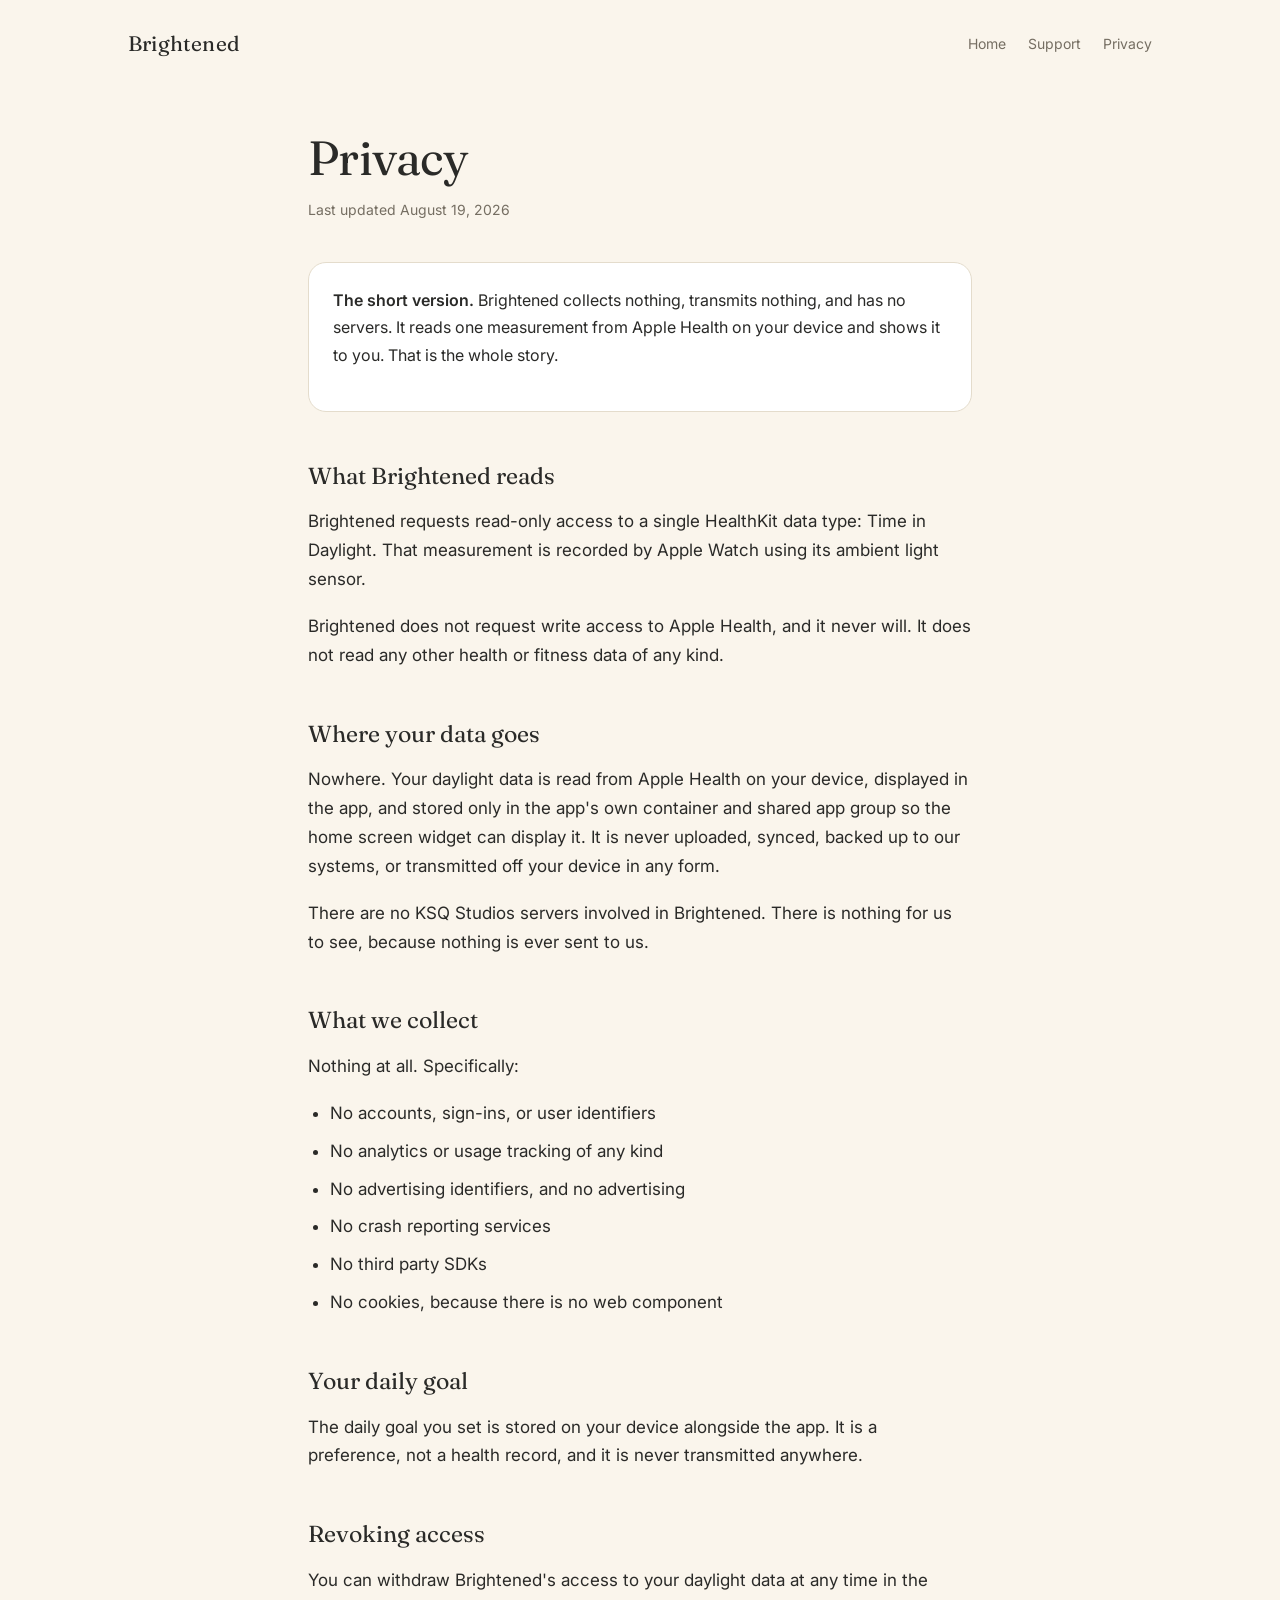
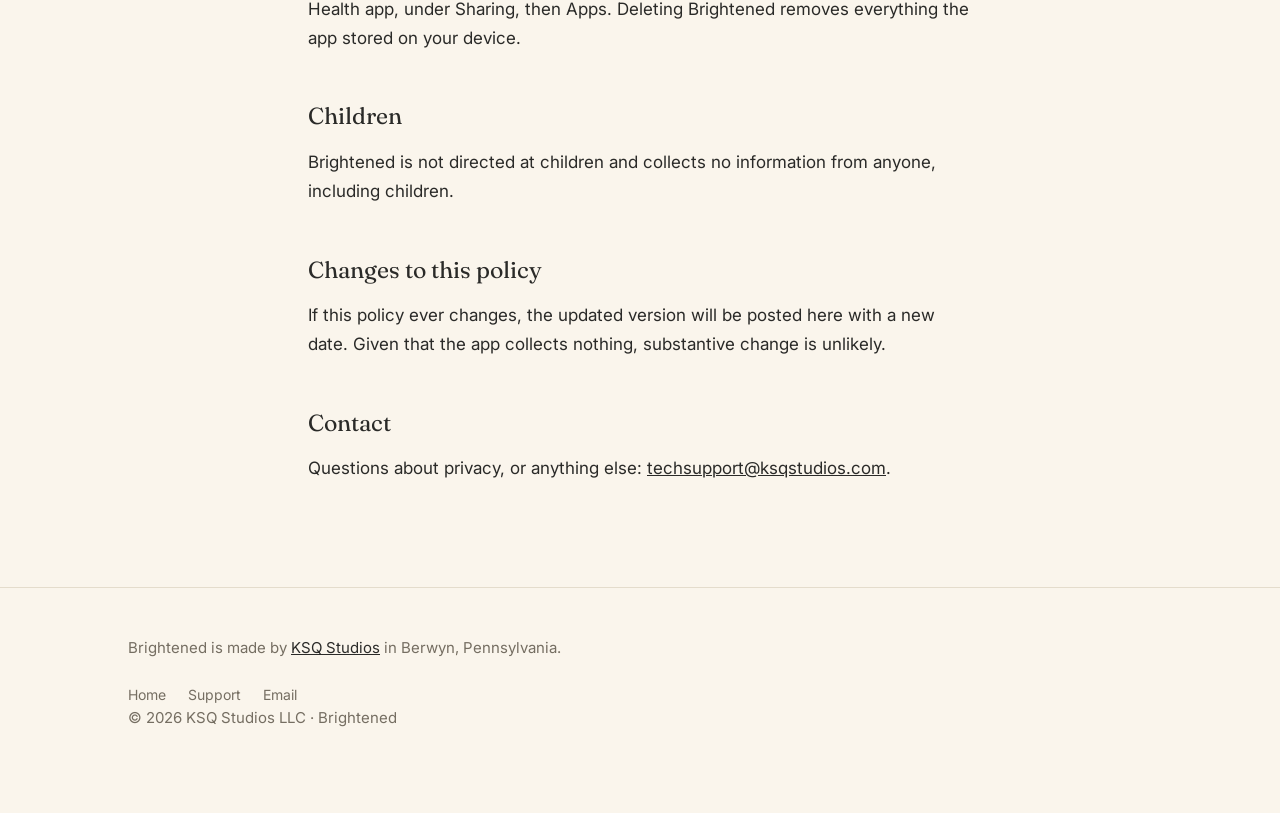
==== privacy.html @ b855a57d "Initial site: home, privacy, support Static pages with shared stylesheet, sitemap, robots, and Cloud" ====
<!DOCTYPE html>
<html lang="en">
<head>
<meta charset="utf-8">
<meta name="viewport" content="width=device-width, initial-scale=1">
<title>Privacy: Brightened</title>
<meta name="description" content="Brightened collects nothing. It reads one measurement from Apple Health on your device and never transmits it anywhere.">
<link rel="canonical" href="https://brightened.app/privacy">
<meta name="theme-color" content="#FAF5EC">
<link rel="icon" href="/favicon.png">
<link rel="apple-touch-icon" href="/apple-touch-icon.png">
<link rel="preconnect" href="https://fonts.googleapis.com">
<link rel="preconnect" href="https://fonts.gstatic.com" crossorigin>
<link href="https://fonts.googleapis.com/css2?family=Fraunces:opsz,wght@9..144,300;9..144,400;9..144,500&family=Inter:wght@400;500;600&display=swap" rel="stylesheet">
<link rel="stylesheet" href="/styles.css">
</head>
<body>

<header class="site-head">
  <div class="wrap">
    <a class="wordmark" href="/">Brightened</a>
    <nav class="head-links">
      <a href="/">Home</a>
      <a href="/support">Support</a>
      <a href="/privacy">Privacy</a>
    </nav>
  </div>
</header>

<main class="doc">
<div class="wrap-narrow">

<h1>Privacy</h1>
<p class="updated">Last updated August 19, 2026</p>

<div class="callout">
  <p><strong>The short version.</strong> Brightened collects nothing, transmits nothing, and has no servers. It reads one measurement from Apple Health on your device and shows it to you. That is the whole story.</p>
</div>

<h2>What Brightened reads</h2>
<p>Brightened requests read-only access to a single HealthKit data type: Time in Daylight. That measurement is recorded by Apple Watch using its ambient light sensor.</p>
<p>Brightened does not request write access to Apple Health, and it never will. It does not read any other health or fitness data of any kind.</p>

<h2>Where your data goes</h2>
<p>Nowhere. Your daylight data is read from Apple Health on your device, displayed in the app, and stored only in the app's own container and shared app group so the home screen widget can display it. It is never uploaded, synced, backed up to our systems, or transmitted off your device in any form.</p>
<p>There are no KSQ Studios servers involved in Brightened. There is nothing for us to see, because nothing is ever sent to us.</p>

<h2>What we collect</h2>
<p>Nothing at all. Specifically:</p>
<ul>
  <li>No accounts, sign-ins, or user identifiers</li>
  <li>No analytics or usage tracking of any kind</li>
  <li>No advertising identifiers, and no advertising</li>
  <li>No crash reporting services</li>
  <li>No third party SDKs</li>
  <li>No cookies, because there is no web component</li>
</ul>

<h2>Your daily goal</h2>
<p>The daily goal you set is stored on your device alongside the app. It is a preference, not a health record, and it is never transmitted anywhere.</p>

<h2>Revoking access</h2>
<p>You can withdraw Brightened's access to your daylight data at any time in the Health app, under Sharing, then Apps. Deleting Brightened removes everything the app stored on your device.</p>

<h2>Children</h2>
<p>Brightened is not directed at children and collects no information from anyone, including children.</p>

<h2>Changes to this policy</h2>
<p>If this policy ever changes, the updated version will be posted here with a new date. Given that the app collects nothing, substantive change is unlikely.</p>

<h2>Contact</h2>
<p>Questions about privacy, or anything else: <a href="mailto:techsupport@ksqstudios.com">techsupport@ksqstudios.com</a>.</p>

</div>
</main>

<footer class="site-foot spaced">
  <div class="wrap">
    <p>Brightened is made by <a href="https://ksqstudios.com">KSQ Studios</a> in Berwyn, Pennsylvania.</p>
    <div class="foot-links">
      <a href="/">Home</a>
      <a href="/support">Support</a>
      <a href="mailto:techsupport@ksqstudios.com">Email</a>
    </div>
    <p class="legal">© 2026 KSQ Studios LLC · Brightened</p>
  </div>
</footer>

</body>
</html>
---- styles.css ----
/* ==========================================================================
   Brightened, brightened.app
   Shared stylesheet for index, privacy, and support.

   Palette mirrors the app exactly: cream base, the five stage gradients
   (slate through radiant), and the same ink and muted text colors.
   ========================================================================== */

:root{
  --cream:#FAF5EC;
  --ink:#2A2A28;
  --muted:#756E62;
  --hairline:#E4DCCC;
  --card:#FFFFFF;

  --slate-top:#3A4148;   --slate-bot:#5C6670;
  --dusk-top:#4E4468;    --dusk-bot:#7A6B96;
  --dawn-top:#B89654;    --dawn-bot:#DCC38A;
  --amber-top:#C4832F;   --amber-bot:#E8B36A;
  --radiant-top:#D9A621; --radiant-bot:#F5D76E;

  --display:"Fraunces",Georgia,serif;
  --body:"Inter",-apple-system,BlinkMacSystemFont,"Segoe UI",sans-serif;
}

/* --------------------------------------------------------------------------
   Base
   -------------------------------------------------------------------------- */

*{box-sizing:border-box}
html{scroll-behavior:smooth}

@media (prefers-reduced-motion:reduce){
  html{scroll-behavior:auto}
  *{animation:none !important;transition:none !important}
}

body{
  margin:0;
  background:var(--cream);
  color:var(--ink);
  font-family:var(--body);
  font-size:17px;
  line-height:1.65;
  -webkit-font-smoothing:antialiased;
}

a{color:inherit}
img{max-width:100%;display:block}

.wrap{width:100%;max-width:1080px;margin:0 auto;padding:0 28px}
.wrap-narrow{width:100%;max-width:720px;margin:0 auto;padding:0 28px}

/* --------------------------------------------------------------------------
   Header
   -------------------------------------------------------------------------- */

.site-head{padding:26px 0}
.site-head .wrap{display:flex;align-items:center;justify-content:space-between;gap:20px}

.wordmark{
  font-family:var(--display);
  font-size:21px;font-weight:400;
  text-decoration:none;letter-spacing:.01em;
}

.head-links{display:flex;gap:22px;font-size:14px;color:var(--muted)}
.head-links a{text-decoration:none}
.head-links a:hover{color:var(--ink)}
.head-links a:focus-visible{outline:2px solid var(--ink);outline-offset:3px}

/* --------------------------------------------------------------------------
   Hero
   -------------------------------------------------------------------------- */

.hero{padding:56px 0 24px}

.eyebrow{
  font-size:13px;letter-spacing:.14em;text-transform:uppercase;
  color:var(--muted);margin:0 0 20px;
}

.hero h1{
  font-family:var(--display);font-weight:400;
  font-size:clamp(2.6rem,7vw,4.6rem);line-height:1.06;
  margin:0 0 22px;letter-spacing:-.015em;
}
.hero h1 em{font-style:italic;font-weight:300}

.hero .lede{
  font-size:clamp(1.05rem,2vw,1.25rem);
  color:var(--muted);max-width:44ch;margin:0 0 34px;
}

.cta{
  display:inline-block;text-decoration:none;
  background:linear-gradient(135deg,var(--radiant-top),var(--radiant-bot));
  color:#221B08;font-weight:600;font-size:15px;
  padding:15px 30px;border-radius:999px;
  box-shadow:0 2px 14px rgba(217,166,33,.28);
  transition:transform .18s ease,box-shadow .18s ease;
}
.cta:hover{transform:translateY(-1px);box-shadow:0 6px 22px rgba(217,166,33,.34)}
.cta:focus-visible{outline:2px solid var(--ink);outline-offset:3px}

.cta-note{font-size:13.5px;color:var(--muted);margin:14px 0 0}

/* --------------------------------------------------------------------------
   Signature: the stage gradient bar
   -------------------------------------------------------------------------- */

.arc-block{padding:52px 0 72px}

.arc-label{
  font-size:12px;letter-spacing:.12em;text-transform:uppercase;
  color:var(--muted);margin:0 0 14px;
}

.arc{
  position:relative;height:74px;border-radius:16px;overflow:hidden;
  background:linear-gradient(135deg,
    var(--slate-top) 0%, var(--dusk-top) 25%,
    var(--dawn-top) 50%, var(--amber-top) 75%, var(--radiant-top) 100%);
}

.arc-scale{
  display:flex;justify-content:space-between;
  font-size:12px;color:var(--muted);margin-top:10px;
}
.arc-scale span{flex:1;text-align:center}
.arc-scale span:first-child{text-align:left}
.arc-scale span:last-child{text-align:right}

/* --------------------------------------------------------------------------
   Sections
   -------------------------------------------------------------------------- */

.section{padding:64px 0}
.rule{border:0;border-top:1px solid var(--hairline);margin:0}

.section-title{
  font-family:var(--display);font-weight:400;
  font-size:clamp(1.8rem,4vw,2.6rem);line-height:1.15;
  margin:0 0 20px;letter-spacing:-.01em;
}

.prose{max-width:60ch}
.prose p{margin:0 0 18px;color:var(--ink)}
.prose p.dim{color:var(--muted)}

/* --------------------------------------------------------------------------
   Feature grid
   -------------------------------------------------------------------------- */

.features{display:grid;grid-template-columns:repeat(2,1fr);gap:26px;margin-top:38px}

.feature{
  background:var(--card);border-radius:18px;padding:26px 24px;
  border:1px solid var(--hairline);
}
.feature h3{font-family:var(--display);font-weight:400;font-size:1.3rem;margin:0 0 10px}
.feature p{margin:0;color:var(--muted);font-size:15.5px}

.swatch{height:8px;border-radius:99px;margin-bottom:18px;width:56px}
.s-slate{background:linear-gradient(135deg,var(--slate-top),var(--slate-bot))}
.s-dusk{background:linear-gradient(135deg,var(--dusk-top),var(--dusk-bot))}
.s-dawn{background:linear-gradient(135deg,var(--dawn-top),var(--dawn-bot))}
.s-amber{background:linear-gradient(135deg,var(--amber-top),var(--amber-bot))}
.s-radiant{background:linear-gradient(135deg,var(--radiant-top),var(--radiant-bot))}

/* --------------------------------------------------------------------------
   Screenshots
   -------------------------------------------------------------------------- */

.shots{display:grid;grid-template-columns:repeat(3,1fr);gap:30px;margin-top:40px}
.shot figure{margin:0}
.shot img{border-radius:20px;border:1px solid var(--hairline);background:#fff}
.shot figcaption{margin-top:14px;font-size:14.5px;color:var(--muted)}
.shot figcaption strong{
  display:block;color:var(--ink);font-weight:500;
  font-family:var(--display);font-size:1.05rem;margin-bottom:3px;
}

/* --------------------------------------------------------------------------
   Callout boxes
   -------------------------------------------------------------------------- */

.requirement,.callout,.contact{
  background:var(--card);border:1px solid var(--hairline);
  border-radius:18px;padding:28px 26px;
}
.requirement{max-width:62ch}
.requirement h3{font-family:var(--display);font-weight:400;font-size:1.25rem;margin:0 0 10px}
.requirement p{margin:0;color:var(--muted);font-size:15.5px}

.callout{margin:0 0 34px;padding:24px 24px}
.callout p{margin:0;font-size:16px}
.callout strong{font-weight:600}

.contact{margin:40px 0 0;padding:26px 24px}
.contact h2{margin:0 0 10px;font-size:1.3rem}
.contact p{margin:0 0 16px;color:var(--muted);font-size:16px}

.mail{
  display:inline-block;text-decoration:none;
  background:linear-gradient(135deg,var(--radiant-top),var(--radiant-bot));
  color:#221B08;font-weight:600;font-size:15px;
  padding:13px 26px;border-radius:999px;
}
.mail:focus-visible{outline:2px solid var(--ink);outline-offset:3px}

/* --------------------------------------------------------------------------
   Document pages (privacy, support)
   -------------------------------------------------------------------------- */

.doc{padding:44px 0 30px;line-height:1.7}
.doc h1{
  font-family:var(--display);font-weight:400;
  font-size:clamp(2.1rem,5vw,3rem);line-height:1.12;
  margin:0 0 14px;letter-spacing:-.012em;
}
.doc h2{font-family:var(--display);font-weight:400;font-size:1.45rem;margin:44px 0 12px}
.doc p{margin:0 0 18px}
.doc ul,.doc ol{margin:0 0 18px;padding-left:22px}
.doc li{margin-bottom:9px}
.doc .updated{color:var(--muted);font-size:14px;margin:0 0 40px}
.doc .lede{color:var(--muted);margin:0 0 40px;max-width:52ch}

/* --------------------------------------------------------------------------
   Footer
   -------------------------------------------------------------------------- */

.site-foot{padding:56px 0 70px;border-top:1px solid var(--hairline)}
.site-foot.spaced{margin-top:56px;padding:48px 0 70px}
.site-foot p{margin:0 0 12px;color:var(--muted);font-size:15px;max-width:60ch}
.site-foot a{color:var(--ink)}

.foot-links{display:flex;gap:22px;margin-top:22px;font-size:14px}
.foot-links a{text-decoration:none;color:var(--muted)}
.foot-links a:hover{color:var(--ink)}
.foot-links a:focus-visible{outline:2px solid var(--ink);outline-offset:3px}

.legal{font-size:13.5px;margin-top:26px}

/* --------------------------------------------------------------------------
   Responsive
   -------------------------------------------------------------------------- */

@media (max-width:780px){
  .features{grid-template-columns:1fr}
  .shots{grid-template-columns:1fr;max-width:340px}
  .head-links{display:none}
}
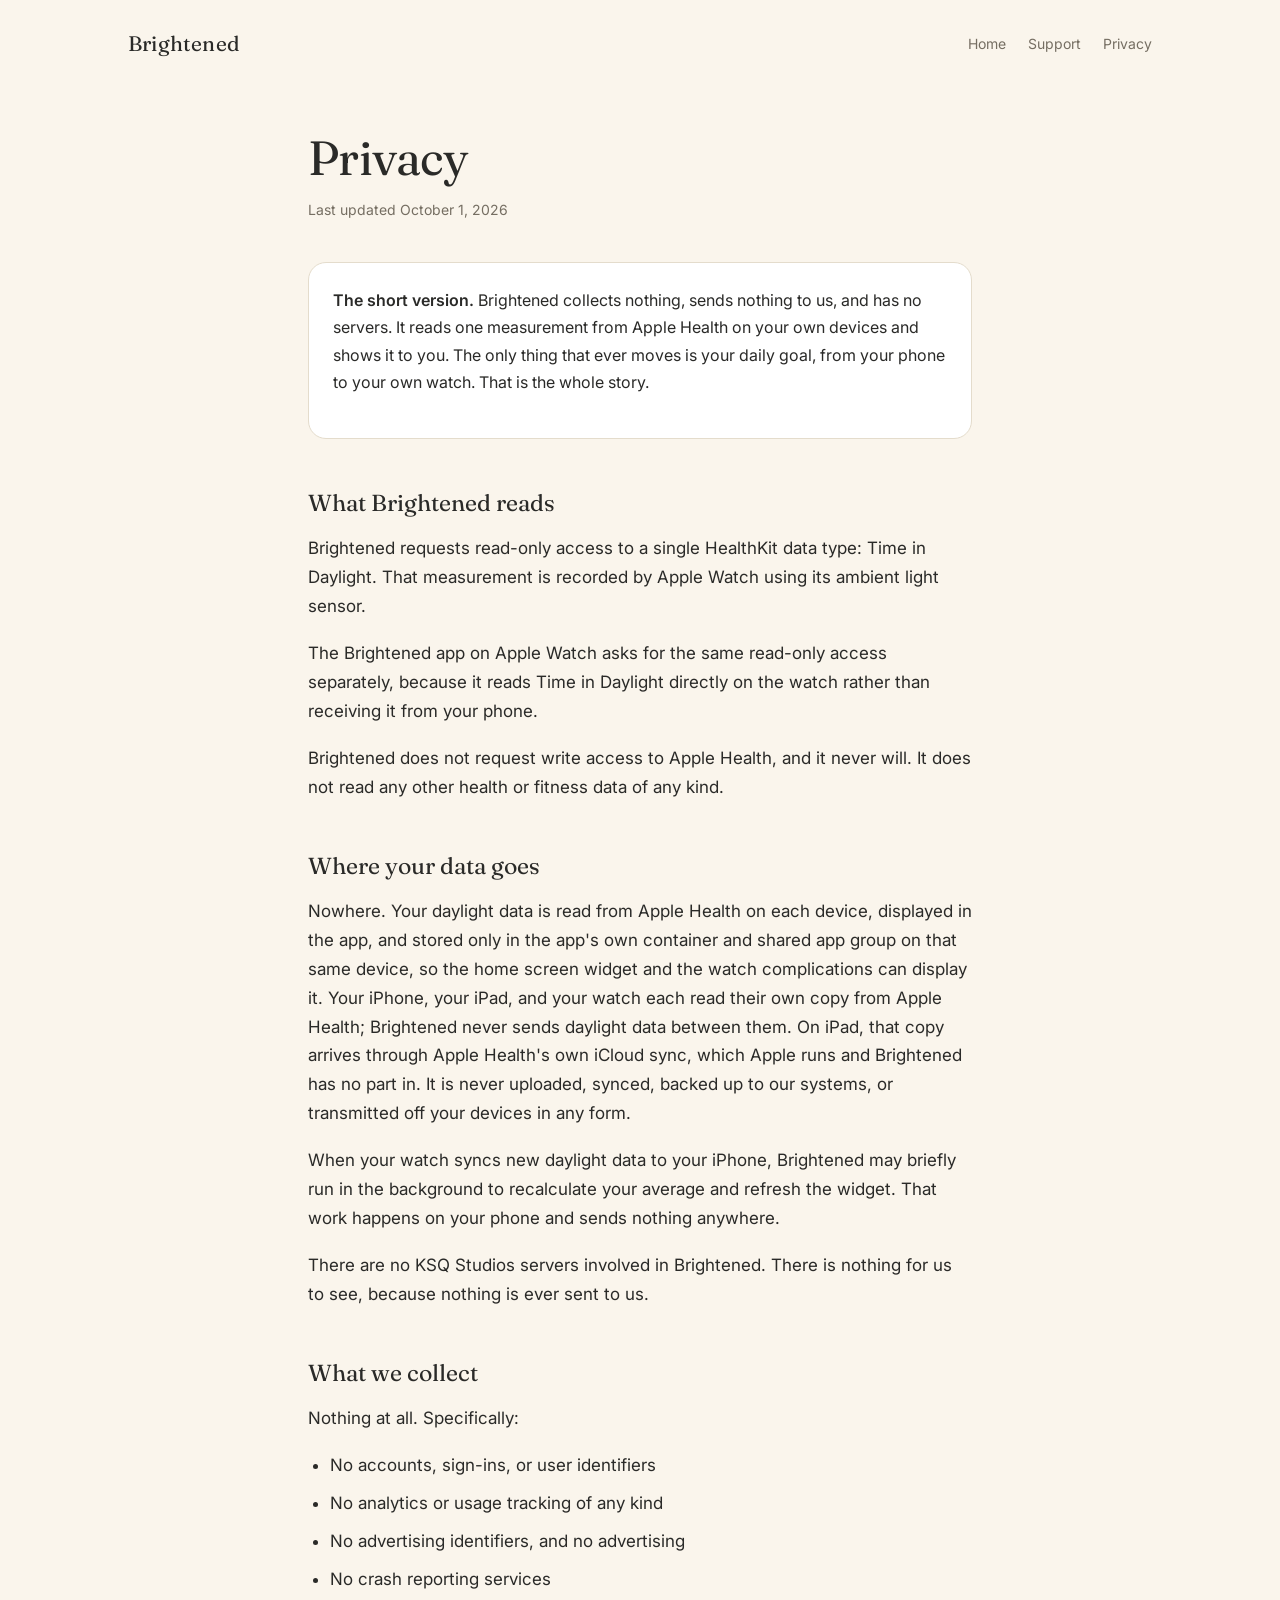
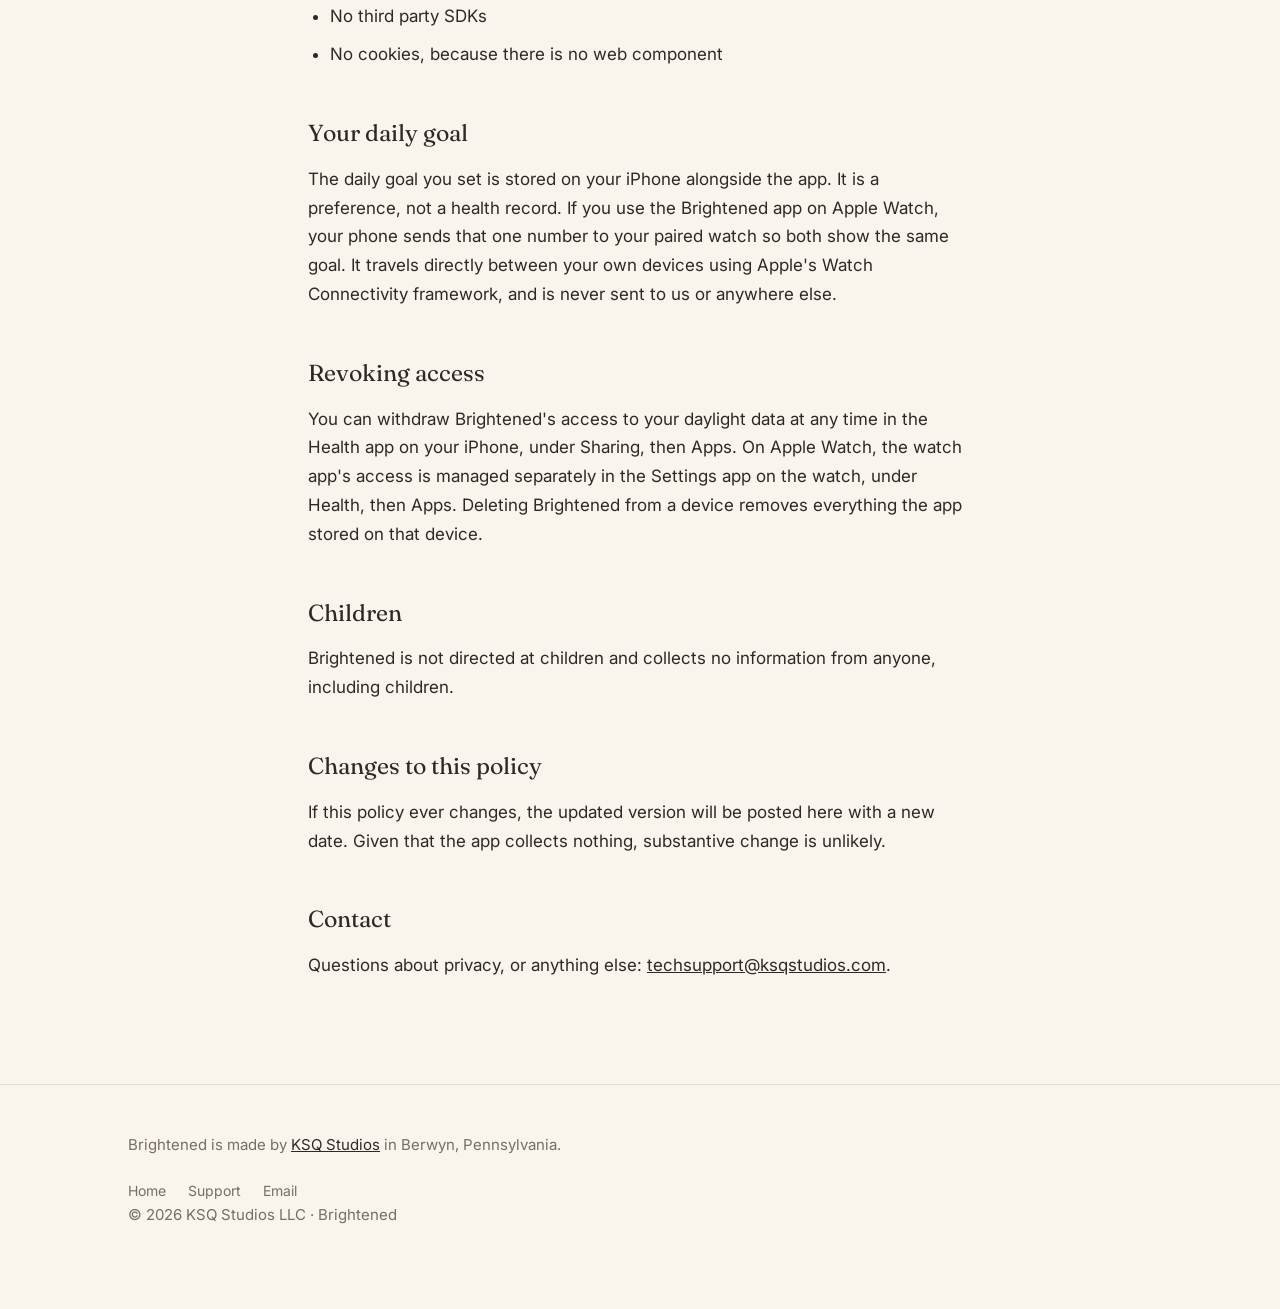
==== commit ae1bd817: "updated site for v1.1 launch" ====
--- a/privacy.html
+++ b/privacy.html
@@ -31,18 +31,20 @@
 <div class="wrap-narrow">
 
 <h1>Privacy</h1>
-<p class="updated">Last updated August 19, 2026</p>
+<p class="updated">Last updated October 1, 2026</p>
 
 <div class="callout">
-  <p><strong>The short version.</strong> Brightened collects nothing, transmits nothing, and has no servers. It reads one measurement from Apple Health on your device and shows it to you. That is the whole story.</p>
+  <p><strong>The short version.</strong> Brightened collects nothing, sends nothing to us, and has no servers. It reads one measurement from Apple Health on your own devices and shows it to you. The only thing that ever moves is your daily goal, from your phone to your own watch. That is the whole story.</p>
 </div>
 
 <h2>What Brightened reads</h2>
 <p>Brightened requests read-only access to a single HealthKit data type: Time in Daylight. That measurement is recorded by Apple Watch using its ambient light sensor.</p>
+<p>The Brightened app on Apple Watch asks for the same read-only access separately, because it reads Time in Daylight directly on the watch rather than receiving it from your phone.</p>
 <p>Brightened does not request write access to Apple Health, and it never will. It does not read any other health or fitness data of any kind.</p>
 
 <h2>Where your data goes</h2>
-<p>Nowhere. Your daylight data is read from Apple Health on your device, displayed in the app, and stored only in the app's own container and shared app group so the home screen widget can display it. It is never uploaded, synced, backed up to our systems, or transmitted off your device in any form.</p>
+<p>Nowhere. Your daylight data is read from Apple Health on each device, displayed in the app, and stored only in the app's own container and shared app group on that same device, so the home screen widget and the watch complications can display it. Your iPhone, your iPad, and your watch each read their own copy from Apple Health; Brightened never sends daylight data between them. On iPad, that copy arrives through Apple Health's own iCloud sync, which Apple runs and Brightened has no part in. It is never uploaded, synced, backed up to our systems, or transmitted off your devices in any form.</p>
+<p>When your watch syncs new daylight data to your iPhone, Brightened may briefly run in the background to recalculate your average and refresh the widget. That work happens on your phone and sends nothing anywhere.</p>
 <p>There are no KSQ Studios servers involved in Brightened. There is nothing for us to see, because nothing is ever sent to us.</p>
 
 <h2>What we collect</h2>
@@ -57,10 +59,10 @@
 </ul>
 
 <h2>Your daily goal</h2>
-<p>The daily goal you set is stored on your device alongside the app. It is a preference, not a health record, and it is never transmitted anywhere.</p>
+<p>The daily goal you set is stored on your iPhone alongside the app. It is a preference, not a health record. If you use the Brightened app on Apple Watch, your phone sends that one number to your paired watch so both show the same goal. It travels directly between your own devices using Apple's Watch Connectivity framework, and is never sent to us or anywhere else.</p>
 
 <h2>Revoking access</h2>
-<p>You can withdraw Brightened's access to your daylight data at any time in the Health app, under Sharing, then Apps. Deleting Brightened removes everything the app stored on your device.</p>
+<p>You can withdraw Brightened's access to your daylight data at any time in the Health app on your iPhone, under Sharing, then Apps. On Apple Watch, the watch app's access is managed separately in the Settings app on the watch, under Health, then Apps. Deleting Brightened from a device removes everything the app stored on that device.</p>
 
 <h2>Children</h2>
 <p>Brightened is not directed at children and collects no information from anyone, including children.</p>
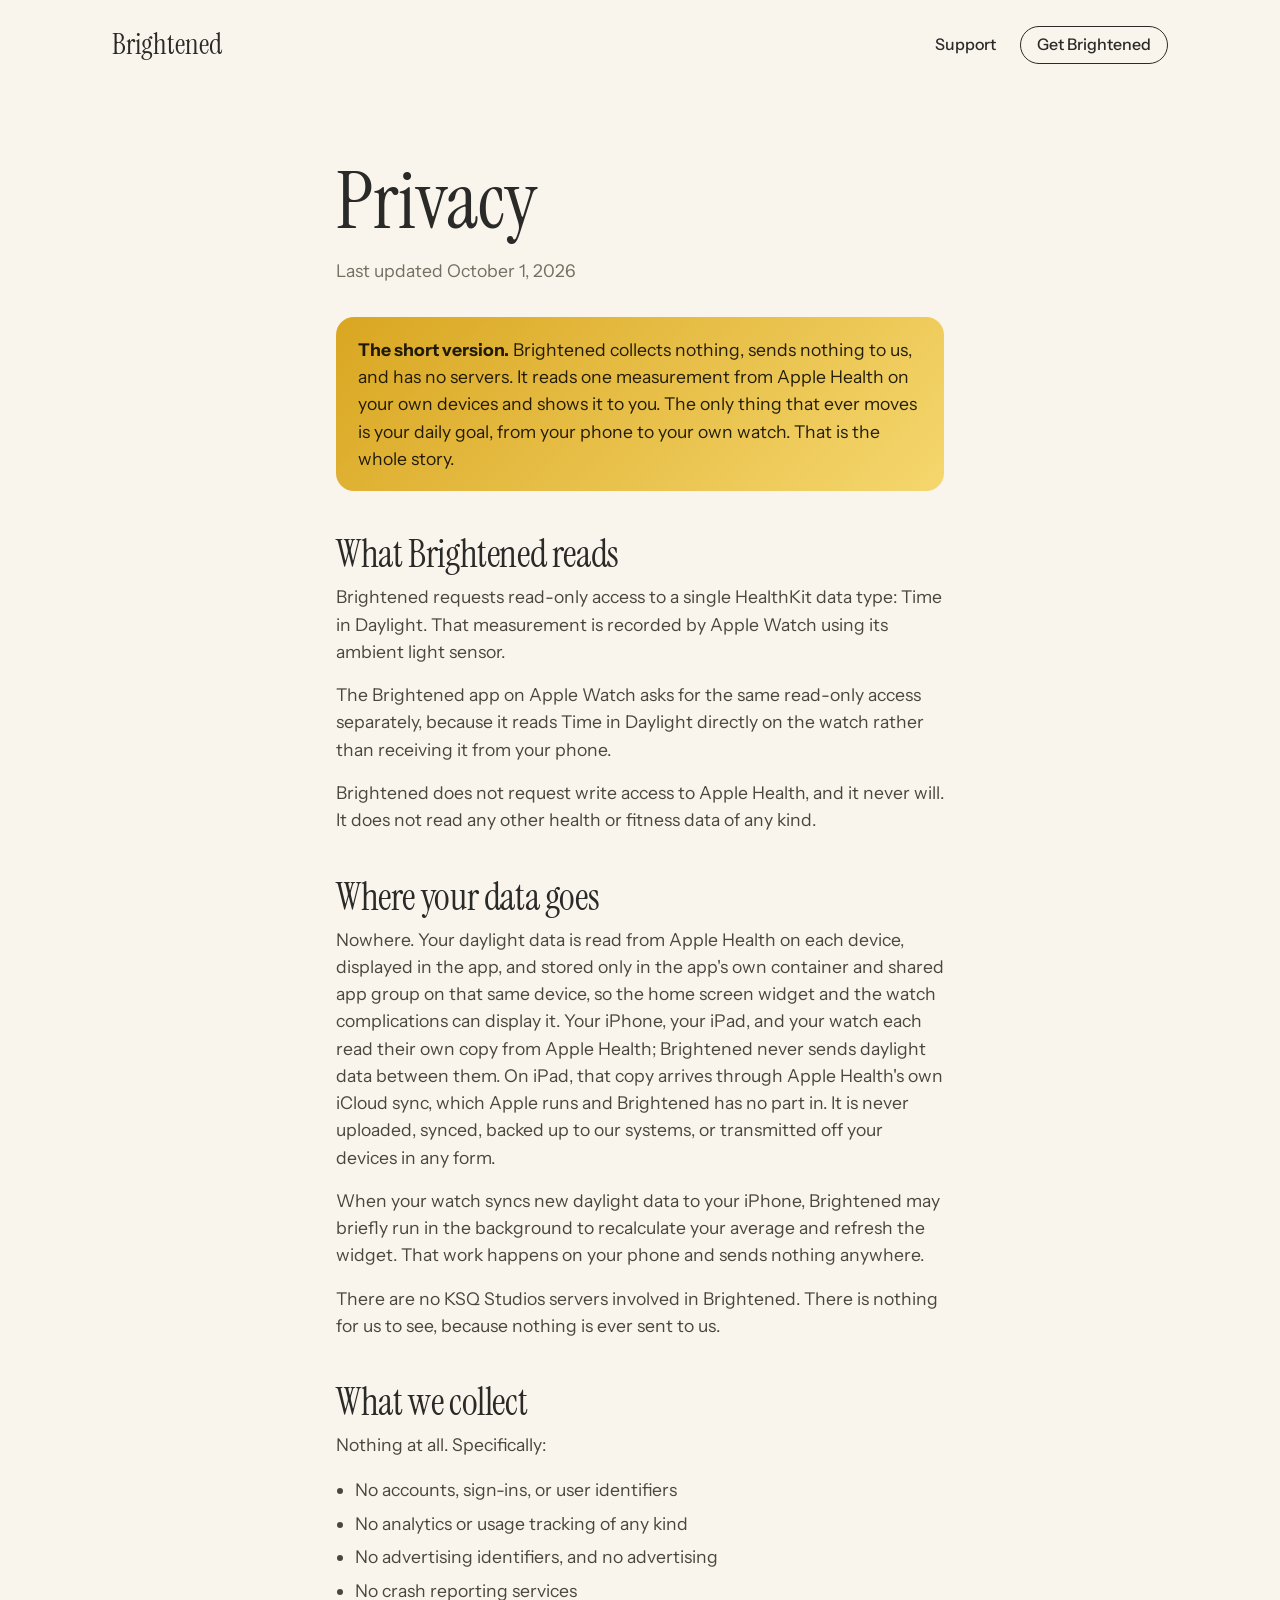
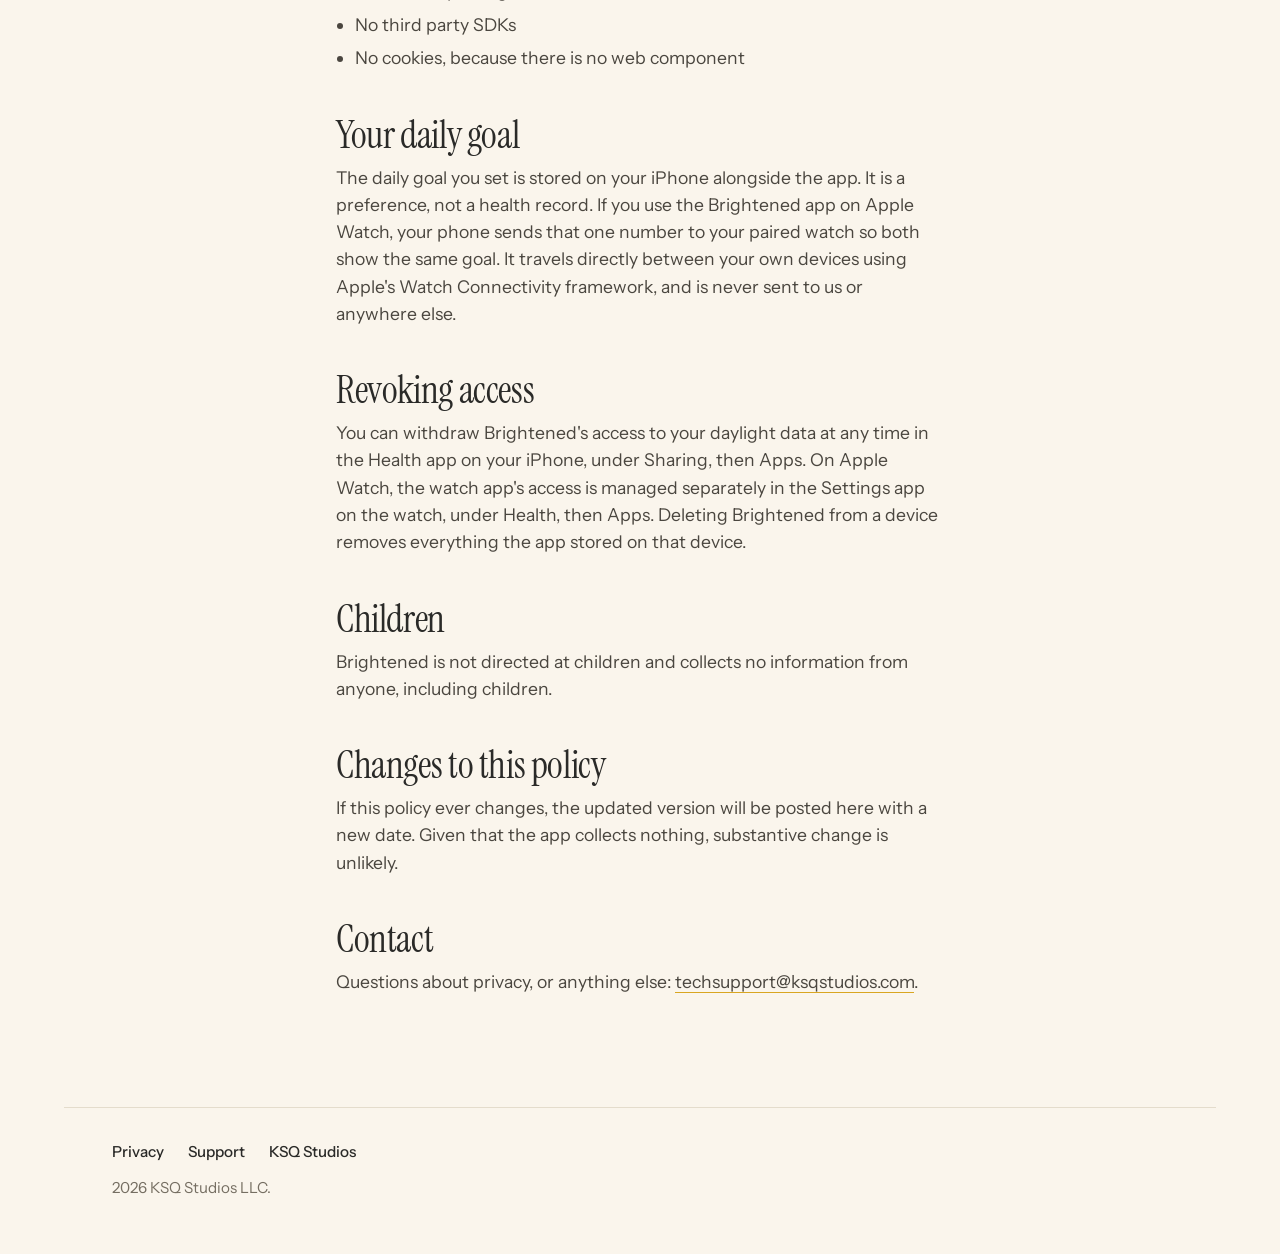
==== commit fa8e2d83: "Redesign the site: an example week that brightens, and the day's arc" ====
--- a/privacy.html
+++ b/privacy.html
@@ -6,23 +6,22 @@
 <title>Privacy: Brightened</title>
 <meta name="description" content="Brightened collects nothing. It reads one measurement from Apple Health on your device and never transmits it anywhere.">
 <link rel="canonical" href="https://brightened.app/privacy">
-<meta name="theme-color" content="#FAF5EC">
+<meta name="theme-color" content="#faf5ec">
 <link rel="icon" href="/favicon.png">
 <link rel="apple-touch-icon" href="/apple-touch-icon.png">
 <link rel="preconnect" href="https://fonts.googleapis.com">
 <link rel="preconnect" href="https://fonts.gstatic.com" crossorigin>
-<link href="https://fonts.googleapis.com/css2?family=Fraunces:opsz,wght@9..144,300;9..144,400;9..144,500&family=Inter:wght@400;500;600&display=swap" rel="stylesheet">
+<link href="https://fonts.googleapis.com/css2?family=Instrument+Serif:ital@0;1&family=Instrument+Sans:wght@400..600&display=swap" rel="stylesheet">
 <link rel="stylesheet" href="/styles.css">
 </head>
 <body>
 
-<header class="site-head">
-  <div class="wrap">
-    <a class="wordmark" href="/">Brightened</a>
-    <nav class="head-links">
-      <a href="/">Home</a>
+<header class="bar">
+  <div class="bar-inner">
+    <a class="mark" href="/">Brightened</a>
+    <nav aria-label="Site">
       <a href="/support">Support</a>
-      <a href="/privacy">Privacy</a>
+      <a class="bar-cta" href="https://apps.apple.com/us/app/brightened/id6803251051" rel="noopener">Get Brightened</a>
     </nav>
   </div>
 </header>
@@ -76,15 +75,14 @@
 </div>
 </main>
 
-<footer class="site-foot spaced">
-  <div class="wrap">
-    <p>Brightened is made by <a href="https://ksqstudios.com">KSQ Studios</a> in Berwyn, Pennsylvania.</p>
-    <div class="foot-links">
-      <a href="/">Home</a>
+<footer class="foot">
+  <div class="foot-inner">
+    <nav aria-label="Footer">
+      <a href="/privacy">Privacy</a>
       <a href="/support">Support</a>
-      <a href="mailto:techsupport@ksqstudios.com">Email</a>
-    </div>
-    <p class="legal">© 2026 KSQ Studios LLC · Brightened</p>
+      <a href="https://ksqstudios.com">KSQ Studios</a>
+    </nav>
+    <p>2026 KSQ Studios LLC.</p>
   </div>
 </footer>
 
--- a/styles.css
+++ b/styles.css
@@ -1,253 +1,428 @@
-/* ==========================================================================
-   Brightened, brightened.app
-   Shared stylesheet for index, privacy, and support.
-
-   Palette mirrors the app exactly: cream base, the five stage gradients
-   (slate through radiant), and the same ink and muted text colors.
-   ========================================================================== */
-
-:root{
-  --cream:#FAF5EC;
-  --ink:#2A2A28;
-  --muted:#756E62;
-  --hairline:#E4DCCC;
-  --card:#FFFFFF;
-
-  --slate-top:#3A4148;   --slate-bot:#5C6670;
-  --dusk-top:#4E4468;    --dusk-bot:#7A6B96;
-  --dawn-top:#B89654;    --dawn-bot:#DCC38A;
-  --amber-top:#C4832F;   --amber-bot:#E8B36A;
-  --radiant-top:#D9A621; --radiant-bot:#F5D76E;
-
-  --display:"Fraunces",Georgia,serif;
-  --body:"Inter",-apple-system,BlinkMacSystemFont,"Segoe UI",sans-serif;
-}
-
-/* --------------------------------------------------------------------------
-   Base
-   -------------------------------------------------------------------------- */
-
-*{box-sizing:border-box}
-html{scroll-behavior:smooth}
-
-@media (prefers-reduced-motion:reduce){
-  html{scroll-behavior:auto}
-  *{animation:none !important;transition:none !important}
-}
-
-body{
-  margin:0;
-  background:var(--cream);
-  color:var(--ink);
-  font-family:var(--body);
-  font-size:17px;
-  line-height:1.65;
-  -webkit-font-smoothing:antialiased;
-}
-
-a{color:inherit}
-img{max-width:100%;display:block}
-
-.wrap{width:100%;max-width:1080px;margin:0 auto;padding:0 28px}
-.wrap-narrow{width:100%;max-width:720px;margin:0 auto;padding:0 28px}
-
-/* --------------------------------------------------------------------------
-   Header
-   -------------------------------------------------------------------------- */
-
-.site-head{padding:26px 0}
-.site-head .wrap{display:flex;align-items:center;justify-content:space-between;gap:20px}
-
-.wordmark{
-  font-family:var(--display);
-  font-size:21px;font-weight:400;
-  text-decoration:none;letter-spacing:.01em;
-}
-
-.head-links{display:flex;gap:22px;font-size:14px;color:var(--muted)}
-.head-links a{text-decoration:none}
-.head-links a:hover{color:var(--ink)}
-.head-links a:focus-visible{outline:2px solid var(--ink);outline-offset:3px}
-
-/* --------------------------------------------------------------------------
-   Hero
-   -------------------------------------------------------------------------- */
-
-.hero{padding:56px 0 24px}
-
-.eyebrow{
-  font-size:13px;letter-spacing:.14em;text-transform:uppercase;
-  color:var(--muted);margin:0 0 20px;
-}
-
-.hero h1{
-  font-family:var(--display);font-weight:400;
-  font-size:clamp(2.6rem,7vw,4.6rem);line-height:1.06;
-  margin:0 0 22px;letter-spacing:-.015em;
-}
-.hero h1 em{font-style:italic;font-weight:300}
-
-.hero .lede{
-  font-size:clamp(1.05rem,2vw,1.25rem);
-  color:var(--muted);max-width:44ch;margin:0 0 34px;
-}
-
-.cta{
-  display:inline-block;text-decoration:none;
-  background:linear-gradient(135deg,var(--radiant-top),var(--radiant-bot));
-  color:#221B08;font-weight:600;font-size:15px;
-  padding:15px 30px;border-radius:999px;
-  box-shadow:0 2px 14px rgba(217,166,33,.28);
-  transition:transform .18s ease,box-shadow .18s ease;
-}
-.cta:hover{transform:translateY(-1px);box-shadow:0 6px 22px rgba(217,166,33,.34)}
-.cta:focus-visible{outline:2px solid var(--ink);outline-offset:3px}
-
-.cta-note{font-size:13.5px;color:var(--muted);margin:14px 0 0}
-
-/* --------------------------------------------------------------------------
-   Signature: the stage gradient bar
-   -------------------------------------------------------------------------- */
-
-.arc-block{padding:52px 0 72px}
-
-.arc-label{
-  font-size:12px;letter-spacing:.12em;text-transform:uppercase;
-  color:var(--muted);margin:0 0 14px;
-}
-
-.arc{
-  position:relative;height:74px;border-radius:16px;overflow:hidden;
-  background:linear-gradient(135deg,
-    var(--slate-top) 0%, var(--dusk-top) 25%,
-    var(--dawn-top) 50%, var(--amber-top) 75%, var(--radiant-top) 100%);
-}
-
-.arc-scale{
-  display:flex;justify-content:space-between;
-  font-size:12px;color:var(--muted);margin-top:10px;
-}
-.arc-scale span{flex:1;text-align:center}
-.arc-scale span:first-child{text-align:left}
-.arc-scale span:last-child{text-align:right}
-
-/* --------------------------------------------------------------------------
-   Sections
-   -------------------------------------------------------------------------- */
-
-.section{padding:64px 0}
-.rule{border:0;border-top:1px solid var(--hairline);margin:0}
-
-.section-title{
-  font-family:var(--display);font-weight:400;
-  font-size:clamp(1.8rem,4vw,2.6rem);line-height:1.15;
-  margin:0 0 20px;letter-spacing:-.01em;
-}
-
-.prose{max-width:60ch}
-.prose p{margin:0 0 18px;color:var(--ink)}
-.prose p.dim{color:var(--muted)}
-
-/* --------------------------------------------------------------------------
-   Feature grid
-   -------------------------------------------------------------------------- */
-
-.features{display:grid;grid-template-columns:repeat(2,1fr);gap:26px;margin-top:38px}
-
-.feature{
-  background:var(--card);border-radius:18px;padding:26px 24px;
-  border:1px solid var(--hairline);
-}
-.feature h3{font-family:var(--display);font-weight:400;font-size:1.3rem;margin:0 0 10px}
-.feature p{margin:0;color:var(--muted);font-size:15.5px}
-
-.swatch{height:8px;border-radius:99px;margin-bottom:18px;width:56px}
-.s-slate{background:linear-gradient(135deg,var(--slate-top),var(--slate-bot))}
-.s-dusk{background:linear-gradient(135deg,var(--dusk-top),var(--dusk-bot))}
-.s-dawn{background:linear-gradient(135deg,var(--dawn-top),var(--dawn-bot))}
-.s-amber{background:linear-gradient(135deg,var(--amber-top),var(--amber-bot))}
-.s-radiant{background:linear-gradient(135deg,var(--radiant-top),var(--radiant-bot))}
-
-/* --------------------------------------------------------------------------
-   Screenshots
-   -------------------------------------------------------------------------- */
-
-.shots{display:grid;grid-template-columns:repeat(3,1fr);gap:30px;margin-top:40px}
-.shot figure{margin:0}
-.shot img{border-radius:20px;border:1px solid var(--hairline);background:#fff}
-.shot figcaption{margin-top:14px;font-size:14.5px;color:var(--muted)}
-.shot figcaption strong{
-  display:block;color:var(--ink);font-weight:500;
-  font-family:var(--display);font-size:1.05rem;margin-bottom:3px;
-}
-
-/* --------------------------------------------------------------------------
-   Callout boxes
-   -------------------------------------------------------------------------- */
-
-.requirement,.callout,.contact{
-  background:var(--card);border:1px solid var(--hairline);
-  border-radius:18px;padding:28px 26px;
-}
-.requirement{max-width:62ch}
-.requirement h3{font-family:var(--display);font-weight:400;font-size:1.25rem;margin:0 0 10px}
-.requirement p{margin:0;color:var(--muted);font-size:15.5px}
-
-.callout{margin:0 0 34px;padding:24px 24px}
-.callout p{margin:0;font-size:16px}
-.callout strong{font-weight:600}
-
-.contact{margin:40px 0 0;padding:26px 24px}
-.contact h2{margin:0 0 10px;font-size:1.3rem}
-.contact p{margin:0 0 16px;color:var(--muted);font-size:16px}
-
-.mail{
-  display:inline-block;text-decoration:none;
-  background:linear-gradient(135deg,var(--radiant-top),var(--radiant-bot));
-  color:#221B08;font-weight:600;font-size:15px;
-  padding:13px 26px;border-radius:999px;
-}
-.mail:focus-visible{outline:2px solid var(--ink);outline-offset:3px}
-
-/* --------------------------------------------------------------------------
-   Document pages (privacy, support)
-   -------------------------------------------------------------------------- */
-
-.doc{padding:44px 0 30px;line-height:1.7}
-.doc h1{
-  font-family:var(--display);font-weight:400;
-  font-size:clamp(2.1rem,5vw,3rem);line-height:1.12;
-  margin:0 0 14px;letter-spacing:-.012em;
-}
-.doc h2{font-family:var(--display);font-weight:400;font-size:1.45rem;margin:44px 0 12px}
-.doc p{margin:0 0 18px}
-.doc ul,.doc ol{margin:0 0 18px;padding-left:22px}
-.doc li{margin-bottom:9px}
-.doc .updated{color:var(--muted);font-size:14px;margin:0 0 40px}
-.doc .lede{color:var(--muted);margin:0 0 40px;max-width:52ch}
-
-/* --------------------------------------------------------------------------
-   Footer
-   -------------------------------------------------------------------------- */
-
-.site-foot{padding:56px 0 70px;border-top:1px solid var(--hairline)}
-.site-foot.spaced{margin-top:56px;padding:48px 0 70px}
-.site-foot p{margin:0 0 12px;color:var(--muted);font-size:15px;max-width:60ch}
-.site-foot a{color:var(--ink)}
-
-.foot-links{display:flex;gap:22px;margin-top:22px;font-size:14px}
-.foot-links a{text-decoration:none;color:var(--muted)}
-.foot-links a:hover{color:var(--ink)}
-.foot-links a:focus-visible{outline:2px solid var(--ink);outline-offset:3px}
-
-.legal{font-size:13.5px;margin-top:26px}
-
-/* --------------------------------------------------------------------------
-   Responsive
-   -------------------------------------------------------------------------- */
-
-@media (max-width:780px){
-  .features{grid-template-columns:1fr}
-  .shots{grid-template-columns:1fr;max-width:340px}
-  .head-links{display:none}
-}
+/*
+  brightened.app
+
+  Daylight, gathered. Cream paper and the app's five stage gradients,
+  Slate, Dusk, Dawn, Amber and Radiant. A soft light behind the page takes
+  the color of the week in the hero, so the page brightens as the average
+  does. Instrument Serif for the numbers and headings, as in the app;
+  Instrument Sans for text.
+
+  Stages follow the app's rule: the seven-day average as a share of the
+  daily goal, in quarters. Never fixed minute counts.
+
+  No analytics. The privacy policy says the site collects nothing, so keep
+  it that way.
+*/
+
+:root {
+  --cream: #faf5ec;
+  --card: #ffffff;
+  --ink: #2a2a28;
+  --muted: #756e62;
+  --hair: #e4dccc;
+  --gold: #d9a621;
+
+  --slate-1: #3a4148;   --slate-2: #5c6670;   --slate-m: #4b535c;
+  --dusk-1: #4e4468;    --dusk-2: #7a6b96;    --dusk-m: #64577f;
+  --dawn-1: #b89654;    --dawn-2: #dcc38a;    --dawn-m: #caac6f;
+  --amber-1: #c4832f;   --amber-2: #e8b36a;   --amber-m: #d69b4c;
+  --radiant-1: #d9a621; --radiant-2: #f5d76e; --radiant-m: #e7be47;
+
+  /* The current stage, set by the script. */
+  --stage-1: var(--radiant-1);
+  --stage-2: var(--radiant-2);
+  --stage-m: var(--radiant-m);
+  --on-stage: rgba(0, 0, 0, 0.85);
+
+  --serif: "Instrument Serif", "New York", Georgia, serif;
+  --sans: "Instrument Sans", -apple-system, BlinkMacSystemFont, system-ui, sans-serif;
+
+  --page: 72rem;
+  --gutter: clamp(1.25rem, 4vw, 3rem);
+}
+
+*, *::before, *::after { box-sizing: border-box; }
+
+html { -webkit-text-size-adjust: 100%; }
+
+body {
+  margin: 0;
+  background: var(--cream);
+  color: var(--ink);
+  font-family: var(--sans);
+  font-size: 1.1rem;
+  line-height: 1.55;
+  -webkit-font-smoothing: antialiased;
+  overflow-x: hidden;
+}
+
+img { max-width: 100%; height: auto; display: block; }
+
+a { color: inherit; text-decoration-color: var(--gold); text-underline-offset: 0.2em; }
+
+:focus-visible { outline: 2px solid var(--gold); outline-offset: 3px; border-radius: 3px; }
+
+h1, h2, h3 { font-family: var(--serif); font-weight: 400; margin: 0; text-wrap: balance; }
+
+p { margin: 0 0 1rem; }
+
+.button {
+  display: inline-block;
+  background: var(--ink);
+  color: var(--cream);
+  font-weight: 600;
+  font-size: 1rem;
+  text-decoration: none;
+  padding: 0.8rem 1.4rem;
+  border-radius: 999px;
+}
+
+.buy { display: flex; flex-wrap: wrap; align-items: center; gap: 0.75rem 1.25rem; margin-top: 2rem; }
+.buy span { font-size: 0.98rem; color: var(--muted); }
+
+/* ---------- The light in the room ---------- */
+
+.glow {
+  position: absolute;
+  top: -30rem;
+  left: 0;
+  right: 0;
+  height: 60rem;
+  background: radial-gradient(ellipse 50% 50% at 50% 50%, var(--stage-m), transparent);
+  opacity: 0.32;
+  pointer-events: none;
+  transition: background 0.8s ease;
+}
+
+main, .bar, .foot { position: relative; }
+
+/* ---------- Bar ---------- */
+
+.bar-inner {
+  max-width: var(--page);
+  margin: 0 auto;
+  padding: 1.4rem var(--gutter);
+  display: flex;
+  align-items: center;
+  justify-content: space-between;
+}
+
+.mark { font-family: var(--serif); font-size: 1.8rem; text-decoration: none; }
+
+.bar nav { display: flex; align-items: center; gap: 1.5rem; font-weight: 500; font-size: 1rem; }
+.bar nav a { text-decoration: none; }
+.bar-cta { border: 1px solid var(--ink); padding: 0.35rem 1rem; border-radius: 999px; }
+
+/* ---------- Hero ---------- */
+
+.hero {
+  max-width: var(--page);
+  margin: 0 auto;
+  padding: clamp(2.5rem, 7vw, 5rem) var(--gutter) clamp(2rem, 5vw, 3rem);
+  display: grid;
+  grid-template-columns: minmax(0, 1.05fr) minmax(0, 1fr);
+  gap: clamp(2.5rem, 6vw, 5rem);
+  align-items: center;
+}
+
+.eyebrow { font-size: 0.98rem; font-weight: 500; color: var(--muted); margin-bottom: 1.25rem; }
+
+.hero h1 {
+  font-size: clamp(3.4rem, 7.2vw, 6.4rem);
+  line-height: 0.92;
+  letter-spacing: -0.02em;
+}
+
+.hero h1 em { white-space: nowrap; color: var(--stage-1); transition: color 0.8s ease; }
+
+.lede { margin-top: 1.75rem; max-width: 30rem; font-size: 1.25rem; color: var(--muted); }
+
+/* The week */
+
+.week { margin: 0; }
+
+.panel {
+  border-radius: 26px;
+  padding: 1.6rem 1.6rem 1.4rem;
+  color: var(--on-stage);
+  background: linear-gradient(135deg, var(--stage-1), var(--stage-2));
+  box-shadow: 0 18px 36px color-mix(in srgb, var(--stage-1) 22%, transparent);
+  transition: color 0.6s ease;
+  position: relative;
+  overflow: hidden;
+}
+
+.avg { font-family: var(--serif); font-size: clamp(3.6rem, 7vw, 5rem); line-height: 1; margin: 0 0 0.6rem; font-variant-numeric: tabular-nums; }
+.stage-line { font-weight: 600; margin: 0; }
+.goal-line { margin: 0.15rem 0 0; opacity: 0.8; font-size: 0.98rem; }
+
+.days-card {
+  margin-top: 1rem;
+  background: var(--card);
+  border-radius: 22px;
+  padding: 1.2rem 1.3rem 0.9rem;
+  box-shadow: 0 1px 2px rgba(42, 42, 40, 0.05), 0 10px 30px rgba(42, 42, 40, 0.06);
+}
+
+.days-head { display: flex; justify-content: space-between; align-items: baseline; }
+.days-head p { margin: 0; font-weight: 600; }
+.days-head .total { font-weight: 400; color: var(--muted); font-size: 0.98rem; }
+
+.days {
+  display: grid;
+  grid-template-columns: repeat(7, minmax(0, 1fr));
+  gap: 0.6rem;
+  height: 10rem;
+  margin-top: 0.9rem;
+}
+
+.day {
+  position: relative;
+  display: flex;
+  flex-direction: column;
+  justify-content: flex-end;
+  align-items: stretch;
+  padding: 0 0 1.5rem;
+  border: 0;
+  background: none;
+  font: inherit;
+  cursor: ns-resize;
+  touch-action: none;
+}
+
+.fill {
+  display: block;
+  height: 0;
+  border-radius: 6px 6px 3px 3px;
+  background: var(--gold);
+  transition: height 0.5s cubic-bezier(0.2, 0.8, 0.2, 1);
+}
+
+.day.is-light .fill { background: #e3bf60; }
+.day.is-dragging .fill, .week.is-live .fill { transition: none; }
+.day:hover .fill { filter: brightness(1.06); }
+
+.lab { position: absolute; bottom: 0; left: 0; right: 0; text-align: center; font-size: 0.82rem; color: var(--muted); }
+
+.week figcaption { margin-top: 0.9rem; font-size: 0.95rem; color: var(--muted); text-align: center; }
+
+/* ---------- Stages ---------- */
+
+.stages {
+  max-width: var(--page);
+  margin: 0 auto;
+  padding: 1rem var(--gutter) clamp(3rem, 7vw, 5rem);
+}
+
+.scale {
+  list-style: none;
+  margin: 0;
+  padding: 0;
+  display: grid;
+  grid-template-columns: repeat(5, minmax(0, 1fr));
+  gap: 0.6rem;
+}
+
+.scale li {
+  padding: 0.9rem 0.9rem 1rem;
+  border-radius: 16px;
+  background: rgba(255, 255, 255, 0.5);
+  box-shadow: inset 0 0 0 1px var(--hair);
+  transition: background 0.4s ease, box-shadow 0.4s ease, transform 0.4s ease;
+}
+
+.scale .chip { display: block; height: 0.6rem; border-radius: 999px; margin-bottom: 0.8rem; }
+.scale b { display: block; font-family: var(--serif); font-weight: 400; font-size: 1.5rem; line-height: 1.1; }
+.scale i { display: block; font-style: normal; font-size: 0.88rem; color: var(--muted); margin-top: 0.2rem; }
+
+.scale li.is-on { background: var(--card); box-shadow: inset 0 0 0 2px var(--stage-m), 0 10px 24px rgba(42, 42, 40, 0.08); transform: translateY(-3px); }
+
+[data-stage="slate"] .chip { background: linear-gradient(90deg, var(--slate-1), var(--slate-2)); }
+[data-stage="dusk"] .chip { background: linear-gradient(90deg, var(--dusk-1), var(--dusk-2)); }
+[data-stage="dawn"] .chip { background: linear-gradient(90deg, var(--dawn-1), var(--dawn-2)); }
+[data-stage="amber"] .chip { background: linear-gradient(90deg, var(--amber-1), var(--amber-2)); }
+[data-stage="radiant"] .chip { background: linear-gradient(90deg, var(--radiant-1), var(--radiant-2)); }
+
+/* ---------- Sections ---------- */
+
+.idea, .arc-sec, .app, .also, .need {
+  max-width: var(--page);
+  margin: 0 auto;
+  padding: clamp(3.5rem, 8vw, 6rem) var(--gutter);
+  border-top: 1px solid var(--hair);
+}
+
+.idea { display: grid; grid-template-columns: minmax(0, 1fr) minmax(0, 1.2fr); gap: 1.5rem clamp(2rem, 5vw, 4rem); }
+
+h2 { font-size: clamp(2.4rem, 5vw, 3.8rem); line-height: 1; letter-spacing: -0.01em; }
+
+.idea-body p { font-size: 1.2rem; }
+
+/* The day's arc */
+
+.arc-sec { display: grid; grid-template-columns: minmax(0, 0.9fr) minmax(0, 1.3fr); gap: clamp(2rem, 5vw, 4rem); align-items: center; }
+.arc-text p { margin-top: 1.25rem; color: var(--muted); font-size: 1.15rem; }
+
+.arc-card {
+  background: var(--card);
+  border-radius: 22px;
+  padding: 1.4rem 1.5rem 1.1rem;
+  box-shadow: 0 1px 2px rgba(42, 42, 40, 0.05), 0 10px 30px rgba(42, 42, 40, 0.06);
+}
+
+.arc-head { display: flex; justify-content: space-between; align-items: baseline; }
+.arc-head p { margin: 0; font-weight: 600; }
+.arc-total { font-family: var(--serif); font-weight: 400 !important; font-size: 2.4rem; line-height: 1; font-variant-numeric: tabular-nums; }
+
+.arc-track {
+  position: relative;
+  height: 14px;
+  margin: 1.5rem 0 0.75rem;
+  border-radius: 999px;
+  background: #eeebe5;
+}
+
+.seg {
+  position: absolute;
+  top: 0;
+  bottom: 0;
+  border-radius: 999px;
+  background: var(--gold);
+  transform: scaleX(0);
+  transform-origin: left center;
+  transition: transform 0.35s ease-out;
+}
+
+.seg.is-on { transform: none; }
+
+.sun {
+  position: absolute;
+  top: 50%;
+  left: 0;
+  width: 26px;
+  height: 26px;
+  margin: -13px 0 0 -13px;
+  border-radius: 50%;
+  background: radial-gradient(circle, #fff6d6 0 30%, var(--radiant-2) 31% 55%, transparent 56%);
+  box-shadow: 0 0 22px 8px rgba(245, 215, 110, 0.55);
+  opacity: 0;
+  transition: opacity 0.5s ease;
+}
+
+.arc-sec.is-running .sun { opacity: 1; }
+
+/* The ticks sit under 6 AM, noon and 6 PM on a track that runs 5 AM to 9 PM. */
+.arc-ticks { position: relative; height: 1.4rem; font-size: 0.85rem; color: var(--muted); }
+.arc-ticks span { position: absolute; transform: translateX(-50%); }
+.arc-ticks span:nth-child(1) { left: 6.25%; }
+.arc-ticks span:nth-child(2) { left: 43.75%; }
+.arc-ticks span:nth-child(3) { left: 81.25%; }
+
+/* The app */
+
+.app h2 { max-width: 14ch; }
+
+.shots {
+  margin-top: 2.5rem;
+  display: grid;
+  grid-template-columns: repeat(4, minmax(0, 1fr));
+  gap: clamp(1rem, 2.5vw, 2rem);
+  align-items: start;
+}
+
+.shots figure { margin: 0; }
+.shots img { border-radius: clamp(14px, 1.8vw, 24px); box-shadow: 0 16px 36px rgba(42, 42, 40, 0.12), 0 0 0 1px var(--hair); }
+.shots .watch img { border-radius: 30%; background: #000; }
+.shots figcaption, .duo figcaption { margin-top: 0.9rem; font-size: 0.98rem; color: var(--muted); }
+.shots b, .duo b { color: var(--ink); font-weight: 600; }
+
+.duo { margin: clamp(3rem, 6vw, 4.5rem) 0 0; }
+.duo img { border: 10px solid #16130e; border-radius: 26px; box-shadow: 0 30px 60px rgba(42, 42, 40, 0.18); }
+.duo figcaption { max-width: 36rem; }
+
+/* Also */
+
+.also { display: grid; grid-template-columns: repeat(3, minmax(0, 1fr)); gap: 2rem clamp(1.5rem, 4vw, 3rem); }
+.also h3 { font-size: 1.9rem; line-height: 1.05; margin-bottom: 0.6rem; }
+.also p { color: var(--muted); font-size: 1.02rem; }
+
+/* What you need */
+
+.need { max-width: calc(44rem + 2 * var(--gutter)); text-align: center; }
+.need h3 { font-size: 2.2rem; margin-bottom: 1rem; }
+.need p { color: var(--muted); }
+.need .buy { justify-content: center; }
+
+/* ---------- Footer ---------- */
+
+.foot-inner {
+  max-width: var(--page);
+  margin: 0 auto;
+  padding: 2rem var(--gutter) 3rem;
+  border-top: 1px solid var(--hair);
+  font-size: 0.95rem;
+  color: var(--muted);
+}
+
+.foot nav { display: flex; flex-wrap: wrap; gap: 0.5rem 1.5rem; margin-bottom: 0.75rem; font-weight: 500; color: var(--ink); }
+.foot nav a { text-decoration: none; }
+.foot p { margin: 0 0 0.4rem; max-width: 44rem; }
+
+/* ---------- Document pages: privacy, support, event ---------- */
+
+.doc .wrap-narrow {
+  max-width: 44rem;
+  margin: 0 auto;
+  padding: clamp(2.5rem, 6vw, 4.5rem) var(--gutter) clamp(4rem, 8vw, 6rem);
+}
+
+.doc h1 { font-size: clamp(3.2rem, 8vw, 5rem); line-height: 1; }
+.doc .updated, .doc .lede { margin-top: 1rem; color: var(--muted); }
+.doc .lede { font-size: 1.2rem; max-width: none; }
+.doc h2 { font-size: clamp(1.9rem, 3.4vw, 2.4rem); margin: 2.75rem 0 0.6rem; }
+.doc h3 { font-size: 1.6rem; margin: 2rem 0 0.4rem; }
+.doc p, .doc li { color: #4a463f; }
+.doc ul, .doc ol { padding-left: 1.2rem; }
+.doc li { margin-bottom: 0.4rem; }
+
+.doc .callout {
+  margin: 2rem 0;
+  padding: 1.2rem 1.4rem;
+  border-radius: 18px;
+  background: linear-gradient(135deg, var(--radiant-1), var(--radiant-2));
+}
+
+.doc .callout p { margin: 0; color: rgba(0, 0, 0, 0.85); }
+
+.doc .contact {
+  margin-top: 3rem;
+  padding: 1.4rem;
+  border-radius: 18px;
+  background: var(--card);
+  box-shadow: inset 0 0 0 1px var(--hair);
+}
+
+.doc .contact > :first-child { margin-top: 0; }
+.doc .contact .mail { font-family: var(--serif); font-size: 1.6rem; }
+.doc .duo { margin: 2.5rem 0; }
+
+/* ---------- Small screens ---------- */
+
+@media (max-width: 56rem) {
+  .hero, .idea, .arc-sec { grid-template-columns: minmax(0, 1fr); }
+  .scale { grid-template-columns: repeat(5, minmax(9rem, 1fr)); overflow-x: auto; padding: 0.4rem 0.2rem 0.6rem; scrollbar-width: none; }
+  .scale::-webkit-scrollbar { display: none; }
+  .shots { grid-template-columns: repeat(2, minmax(0, 1fr)); }
+  .also { grid-template-columns: minmax(0, 1fr); }
+  .duo img { border-width: 6px; border-radius: 16px; }
+}
+
+@media (max-width: 34rem) {
+  .bar nav { gap: 1rem; }
+  .days { height: 8.5rem; gap: 0.45rem; }
+  .avg { font-size: 3.4rem; }
+}
+
+@media (prefers-reduced-motion: reduce) {
+  .fill, .seg, .sun, .glow, .panel, .hero h1 em, .scale li { transition: none !important; }
+}
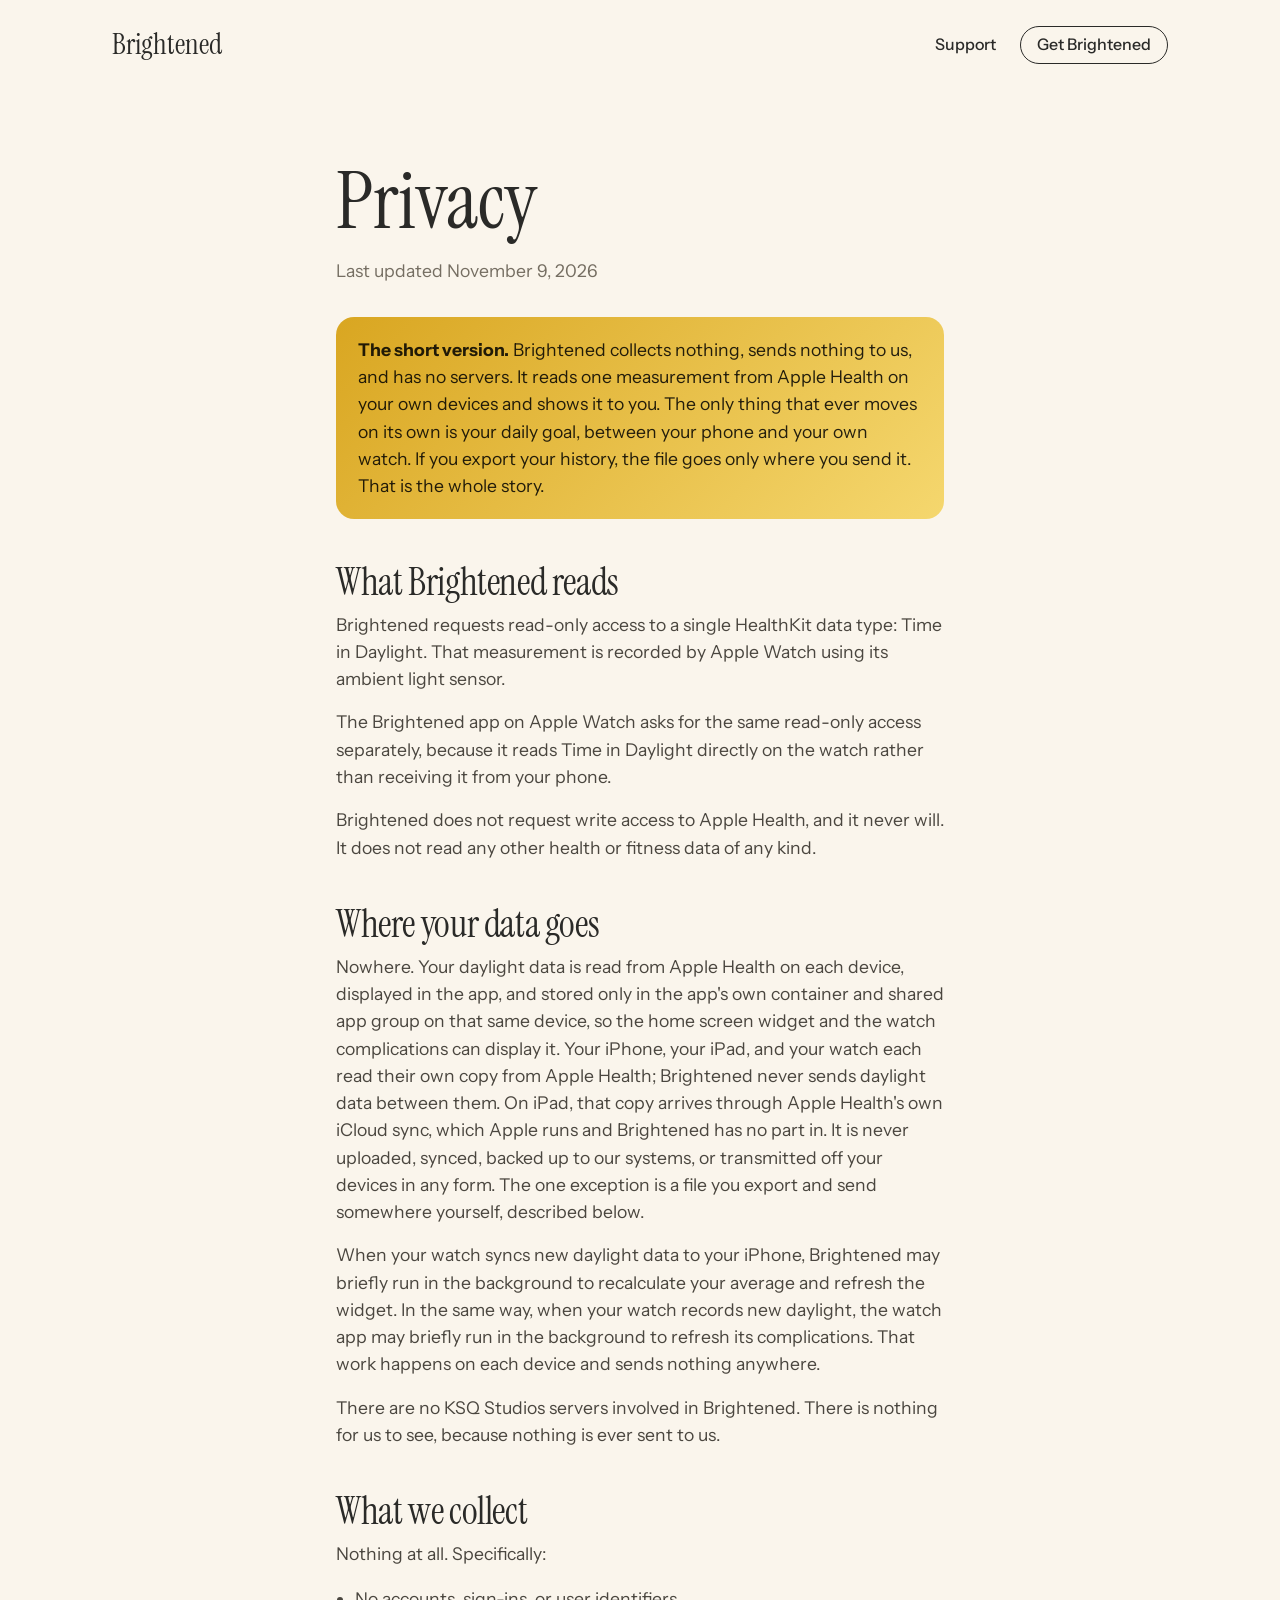
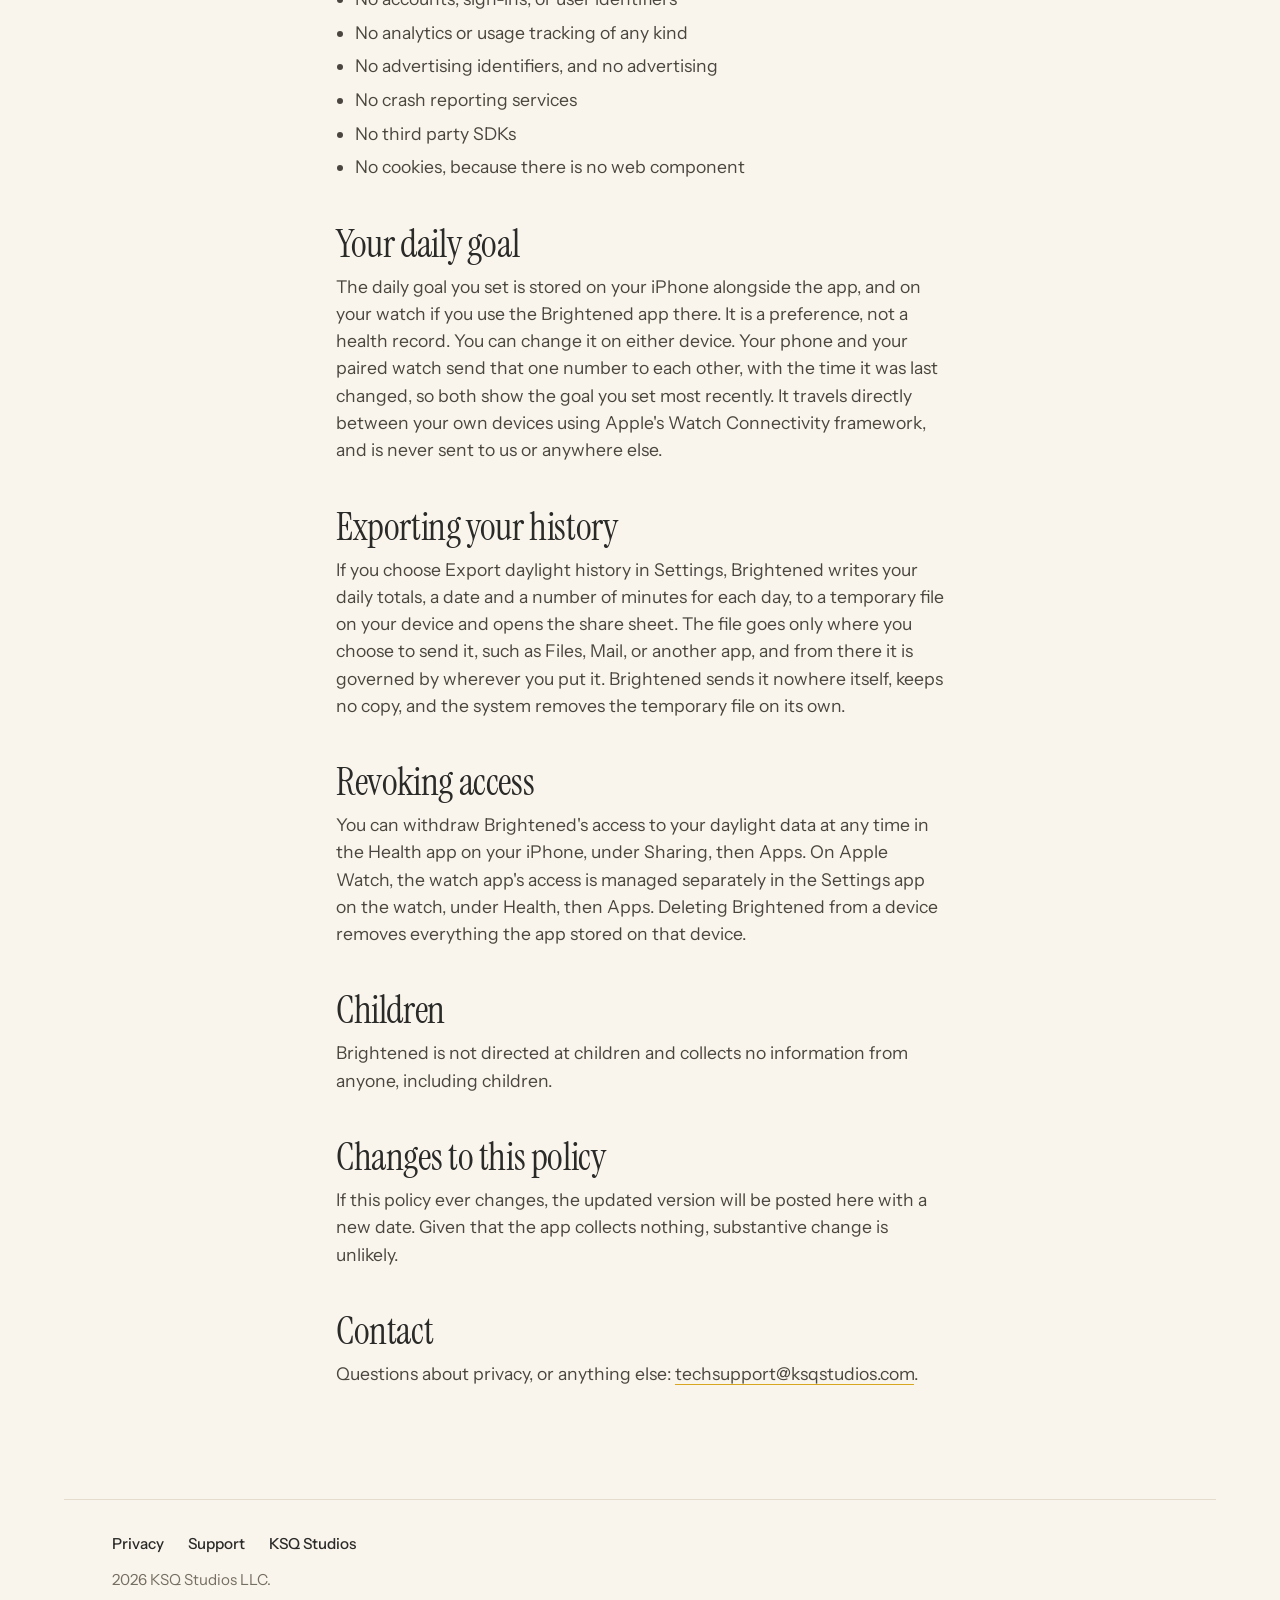
==== commit 7c4fc4dc: "Privacy: two-way goal sync, watch background refresh, export (v1.2)" ====
--- a/privacy.html
+++ b/privacy.html
@@ -30,10 +30,10 @@
 <div class="wrap-narrow">
 
 <h1>Privacy</h1>
-<p class="updated">Last updated October 1, 2026</p>
+<p class="updated">Last updated November 9, 2026</p>
 
 <div class="callout">
-  <p><strong>The short version.</strong> Brightened collects nothing, sends nothing to us, and has no servers. It reads one measurement from Apple Health on your own devices and shows it to you. The only thing that ever moves is your daily goal, from your phone to your own watch. That is the whole story.</p>
+  <p><strong>The short version.</strong> Brightened collects nothing, sends nothing to us, and has no servers. It reads one measurement from Apple Health on your own devices and shows it to you. The only thing that ever moves on its own is your daily goal, between your phone and your own watch. If you export your history, the file goes only where you send it. That is the whole story.</p>
 </div>
 
 <h2>What Brightened reads</h2>
@@ -42,8 +42,8 @@
 <p>Brightened does not request write access to Apple Health, and it never will. It does not read any other health or fitness data of any kind.</p>
 
 <h2>Where your data goes</h2>
-<p>Nowhere. Your daylight data is read from Apple Health on each device, displayed in the app, and stored only in the app's own container and shared app group on that same device, so the home screen widget and the watch complications can display it. Your iPhone, your iPad, and your watch each read their own copy from Apple Health; Brightened never sends daylight data between them. On iPad, that copy arrives through Apple Health's own iCloud sync, which Apple runs and Brightened has no part in. It is never uploaded, synced, backed up to our systems, or transmitted off your devices in any form.</p>
-<p>When your watch syncs new daylight data to your iPhone, Brightened may briefly run in the background to recalculate your average and refresh the widget. That work happens on your phone and sends nothing anywhere.</p>
+<p>Nowhere. Your daylight data is read from Apple Health on each device, displayed in the app, and stored only in the app's own container and shared app group on that same device, so the home screen widget and the watch complications can display it. Your iPhone, your iPad, and your watch each read their own copy from Apple Health; Brightened never sends daylight data between them. On iPad, that copy arrives through Apple Health's own iCloud sync, which Apple runs and Brightened has no part in. It is never uploaded, synced, backed up to our systems, or transmitted off your devices in any form. The one exception is a file you export and send somewhere yourself, described below.</p>
+<p>When your watch syncs new daylight data to your iPhone, Brightened may briefly run in the background to recalculate your average and refresh the widget. In the same way, when your watch records new daylight, the watch app may briefly run in the background to refresh its complications. That work happens on each device and sends nothing anywhere.</p>
 <p>There are no KSQ Studios servers involved in Brightened. There is nothing for us to see, because nothing is ever sent to us.</p>
 
 <h2>What we collect</h2>
@@ -58,7 +58,10 @@
 </ul>
 
 <h2>Your daily goal</h2>
-<p>The daily goal you set is stored on your iPhone alongside the app. It is a preference, not a health record. If you use the Brightened app on Apple Watch, your phone sends that one number to your paired watch so both show the same goal. It travels directly between your own devices using Apple's Watch Connectivity framework, and is never sent to us or anywhere else.</p>
+<p>The daily goal you set is stored on your iPhone alongside the app, and on your watch if you use the Brightened app there. It is a preference, not a health record. You can change it on either device. Your phone and your paired watch send that one number to each other, with the time it was last changed, so both show the goal you set most recently. It travels directly between your own devices using Apple's Watch Connectivity framework, and is never sent to us or anywhere else.</p>
+
+<h2>Exporting your history</h2>
+<p>If you choose Export daylight history in Settings, Brightened writes your daily totals, a date and a number of minutes for each day, to a temporary file on your device and opens the share sheet. The file goes only where you choose to send it, such as Files, Mail, or another app, and from there it is governed by wherever you put it. Brightened sends it nowhere itself, keeps no copy, and the system removes the temporary file on its own.</p>
 
 <h2>Revoking access</h2>
 <p>You can withdraw Brightened's access to your daylight data at any time in the Health app on your iPhone, under Sharing, then Apps. On Apple Watch, the watch app's access is managed separately in the Settings app on the watch, under Health, then Apps. Deleting Brightened from a device removes everything the app stored on that device.</p>
